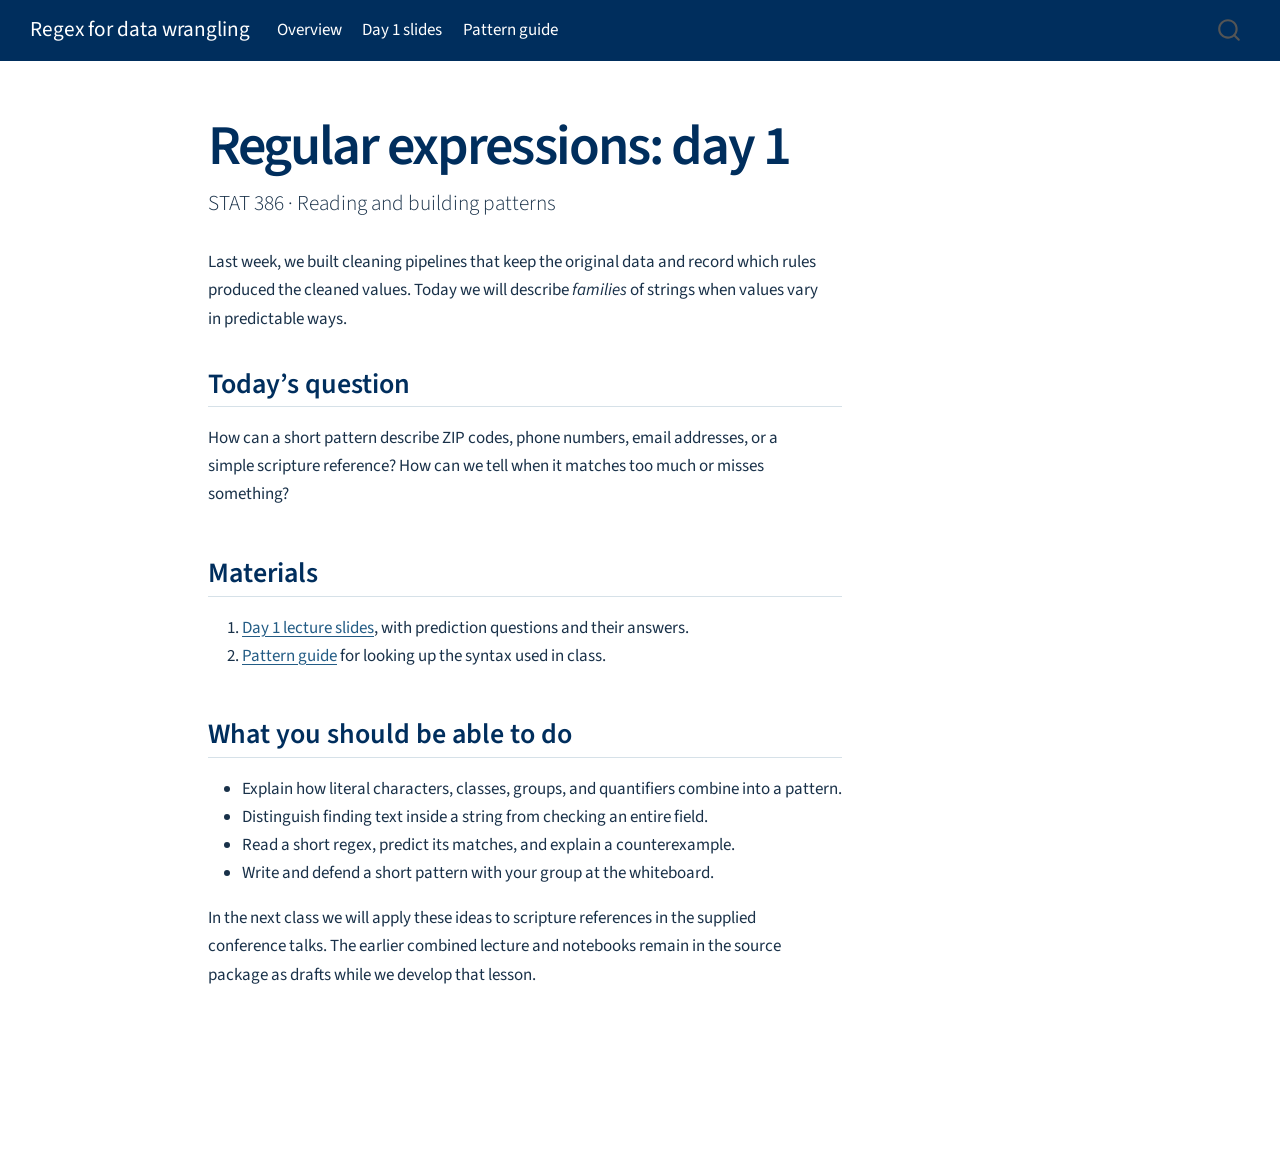
==== docs/index.html @ b43b0dc6 "initial commit" ====
<!DOCTYPE html>
<html xmlns="http://www.w3.org/1999/xhtml" lang="en" xml:lang="en"><head>

<meta charset="utf-8">
<meta name="generator" content="quarto-1.8.26">

<meta name="viewport" content="width=device-width, initial-scale=1.0, user-scalable=yes">


<title>Regular expressions: day 1 – Regex for data wrangling</title>
<style>
code{white-space: pre-wrap;}
span.smallcaps{font-variant: small-caps;}
div.columns{display: flex; gap: min(4vw, 1.5em);}
div.column{flex: auto; overflow-x: auto;}
div.hanging-indent{margin-left: 1.5em; text-indent: -1.5em;}
ul.task-list{list-style: none;}
ul.task-list li input[type="checkbox"] {
  width: 0.8em;
  margin: 0 0.8em 0.2em -1em; /* quarto-specific, see https://github.com/quarto-dev/quarto-cli/issues/4556 */ 
  vertical-align: middle;
}
</style>


<script src="site_libs/quarto-nav/quarto-nav.js"></script>
<script src="site_libs/quarto-nav/headroom.min.js"></script>
<script src="site_libs/clipboard/clipboard.min.js"></script>
<script src="site_libs/quarto-search/autocomplete.umd.js"></script>
<script src="site_libs/quarto-search/fuse.min.js"></script>
<script src="site_libs/quarto-search/quarto-search.js"></script>
<meta name="quarto:offset" content="./">
<script src="site_libs/quarto-html/quarto.js" type="module"></script>
<script src="site_libs/quarto-html/tabsets/tabsets.js" type="module"></script>
<script src="site_libs/quarto-html/axe/axe-check.js" type="module"></script>
<script src="site_libs/quarto-html/popper.min.js"></script>
<script src="site_libs/quarto-html/tippy.umd.min.js"></script>
<script src="site_libs/quarto-html/anchor.min.js"></script>
<link href="site_libs/quarto-html/tippy.css" rel="stylesheet">
<link href="site_libs/quarto-html/quarto-syntax-highlighting-587c61ba64f3a5504c4d52d930310e48.css" rel="stylesheet" id="quarto-text-highlighting-styles">
<script src="site_libs/bootstrap/bootstrap.min.js"></script>
<link href="site_libs/bootstrap/bootstrap-icons.css" rel="stylesheet">
<link href="site_libs/bootstrap/bootstrap-9859d952baf36b9a7db628bbb9f3169e.min.css" rel="stylesheet" append-hash="true" id="quarto-bootstrap" data-mode="light">
<script id="quarto-search-options" type="application/json">{
  "location": "navbar",
  "copy-button": false,
  "collapse-after": 3,
  "panel-placement": "end",
  "type": "overlay",
  "limit": 50,
  "keyboard-shortcut": [
    "f",
    "/",
    "s"
  ],
  "show-item-context": false,
  "language": {
    "search-no-results-text": "No results",
    "search-matching-documents-text": "matching documents",
    "search-copy-link-title": "Copy link to search",
    "search-hide-matches-text": "Hide additional matches",
    "search-more-match-text": "more match in this document",
    "search-more-matches-text": "more matches in this document",
    "search-clear-button-title": "Clear",
    "search-text-placeholder": "",
    "search-detached-cancel-button-title": "Cancel",
    "search-submit-button-title": "Submit",
    "search-label": "Search"
  }
}</script>


<link rel="stylesheet" href="styles/site.css">
</head>

<body class="nav-fixed fullcontent quarto-light">

<div id="quarto-search-results"></div>
  <header id="quarto-header" class="headroom fixed-top">
    <nav class="navbar navbar-expand-lg " data-bs-theme="dark">
      <div class="navbar-container container-fluid">
      <div class="navbar-brand-container mx-auto">
    <a class="navbar-brand" href="./index.html">
    <span class="navbar-title">Regex for data wrangling</span>
    </a>
  </div>
            <div id="quarto-search" class="" title="Search"></div>
          <button class="navbar-toggler" type="button" data-bs-toggle="collapse" data-bs-target="#navbarCollapse" aria-controls="navbarCollapse" role="menu" aria-expanded="false" aria-label="Toggle navigation" onclick="if (window.quartoToggleHeadroom) { window.quartoToggleHeadroom(); }">
  <span class="navbar-toggler-icon"></span>
</button>
          <div class="collapse navbar-collapse" id="navbarCollapse">
            <ul class="navbar-nav navbar-nav-scroll me-auto">
  <li class="nav-item">
    <a class="nav-link active" href="./index.html" aria-current="page"> 
<span class="menu-text">Overview</span></a>
  </li>  
  <li class="nav-item">
    <a class="nav-link" href="./slides.html"> 
<span class="menu-text">Day 1 slides</span></a>
  </li>  
  <li class="nav-item">
    <a class="nav-link" href="./reference.html"> 
<span class="menu-text">Pattern guide</span></a>
  </li>  
</ul>
          </div> <!-- /navcollapse -->
            <div class="quarto-navbar-tools">
</div>
      </div> <!-- /container-fluid -->
    </nav>
</header>
<!-- content -->
<div id="quarto-content" class="quarto-container page-columns page-rows-contents page-layout-article page-navbar">
<!-- sidebar -->
<!-- margin-sidebar -->
    
<!-- main -->
<main class="content" id="quarto-document-content">

<header id="title-block-header" class="quarto-title-block default">
<div class="quarto-title">
<h1 class="title">Regular expressions: day 1</h1>
<p class="subtitle lead">STAT 386 · Reading and building patterns</p>
</div>



<div class="quarto-title-meta">

    
  
    
  </div>
  


</header>


<p>Last week, we built cleaning pipelines that keep the original data and record which rules produced the cleaned values. Today we will describe <em>families</em> of strings when values vary in predictable ways.</p>
<section id="todays-question" class="level2">
<h2 class="anchored" data-anchor-id="todays-question">Today’s question</h2>
<p>How can a short pattern describe ZIP codes, phone numbers, email addresses, or a simple scripture reference? How can we tell when it matches too much or misses something?</p>
</section>
<section id="materials" class="level2">
<h2 class="anchored" data-anchor-id="materials">Materials</h2>
<ol type="1">
<li><a href="slides.html">Day 1 lecture slides</a>, with prediction questions and their answers.</li>
<li><a href="reference.html">Pattern guide</a> for looking up the syntax used in class.</li>
</ol>
</section>
<section id="what-you-should-be-able-to-do" class="level2">
<h2 class="anchored" data-anchor-id="what-you-should-be-able-to-do">What you should be able to do</h2>
<ul>
<li>Explain how literal characters, classes, groups, and quantifiers combine into a pattern.</li>
<li>Distinguish finding text inside a string from checking an entire field.</li>
<li>Read a short regex, predict its matches, and explain a counterexample.</li>
<li>Write and defend a short pattern with your group at the whiteboard.</li>
</ul>
<p>In the next class we will apply these ideas to scripture references in the supplied conference talks. The earlier combined lecture and notebooks remain in the source package as drafts while we develop that lesson.</p>


</section>

</main> <!-- /main -->
<script id="quarto-html-after-body" type="application/javascript">
  window.document.addEventListener("DOMContentLoaded", function (event) {
    const icon = "";
    const anchorJS = new window.AnchorJS();
    anchorJS.options = {
      placement: 'right',
      icon: icon
    };
    anchorJS.add('.anchored');
    const isCodeAnnotation = (el) => {
      for (const clz of el.classList) {
        if (clz.startsWith('code-annotation-')) {                     
          return true;
        }
      }
      return false;
    }
    const onCopySuccess = function(e) {
      // button target
      const button = e.trigger;
      // don't keep focus
      button.blur();
      // flash "checked"
      button.classList.add('code-copy-button-checked');
      var currentTitle = button.getAttribute("title");
      button.setAttribute("title", "Copied!");
      let tooltip;
      if (window.bootstrap) {
        button.setAttribute("data-bs-toggle", "tooltip");
        button.setAttribute("data-bs-placement", "left");
        button.setAttribute("data-bs-title", "Copied!");
        tooltip = new bootstrap.Tooltip(button, 
          { trigger: "manual", 
            customClass: "code-copy-button-tooltip",
            offset: [0, -8]});
        tooltip.show();    
      }
      setTimeout(function() {
        if (tooltip) {
          tooltip.hide();
          button.removeAttribute("data-bs-title");
          button.removeAttribute("data-bs-toggle");
          button.removeAttribute("data-bs-placement");
        }
        button.setAttribute("title", currentTitle);
        button.classList.remove('code-copy-button-checked');
      }, 1000);
      // clear code selection
      e.clearSelection();
    }
    const getTextToCopy = function(trigger) {
      const outerScaffold = trigger.parentElement.cloneNode(true);
      const codeEl = outerScaffold.querySelector('code');
      for (const childEl of codeEl.children) {
        if (isCodeAnnotation(childEl)) {
          childEl.remove();
        }
      }
      return codeEl.innerText;
    }
    const clipboard = new window.ClipboardJS('.code-copy-button:not([data-in-quarto-modal])', {
      text: getTextToCopy
    });
    clipboard.on('success', onCopySuccess);
    if (window.document.getElementById('quarto-embedded-source-code-modal')) {
      const clipboardModal = new window.ClipboardJS('.code-copy-button[data-in-quarto-modal]', {
        text: getTextToCopy,
        container: window.document.getElementById('quarto-embedded-source-code-modal')
      });
      clipboardModal.on('success', onCopySuccess);
    }
      var localhostRegex = new RegExp(/^(?:http|https):\/\/localhost\:?[0-9]*\//);
      var mailtoRegex = new RegExp(/^mailto:/);
        var filterRegex = new RegExp('/' + window.location.host + '/');
      var isInternal = (href) => {
          return filterRegex.test(href) || localhostRegex.test(href) || mailtoRegex.test(href);
      }
      // Inspect non-navigation links and adorn them if external
     var links = window.document.querySelectorAll('a[href]:not(.nav-link):not(.navbar-brand):not(.toc-action):not(.sidebar-link):not(.sidebar-item-toggle):not(.pagination-link):not(.no-external):not([aria-hidden]):not(.dropdown-item):not(.quarto-navigation-tool):not(.about-link)');
      for (var i=0; i<links.length; i++) {
        const link = links[i];
        if (!isInternal(link.href)) {
          // undo the damage that might have been done by quarto-nav.js in the case of
          // links that we want to consider external
          if (link.dataset.originalHref !== undefined) {
            link.href = link.dataset.originalHref;
          }
        }
      }
    function tippyHover(el, contentFn, onTriggerFn, onUntriggerFn) {
      const config = {
        allowHTML: true,
        maxWidth: 500,
        delay: 100,
        arrow: false,
        appendTo: function(el) {
            return el.parentElement;
        },
        interactive: true,
        interactiveBorder: 10,
        theme: 'quarto',
        placement: 'bottom-start',
      };
      if (contentFn) {
        config.content = contentFn;
      }
      if (onTriggerFn) {
        config.onTrigger = onTriggerFn;
      }
      if (onUntriggerFn) {
        config.onUntrigger = onUntriggerFn;
      }
      window.tippy(el, config); 
    }
    const noterefs = window.document.querySelectorAll('a[role="doc-noteref"]');
    for (var i=0; i<noterefs.length; i++) {
      const ref = noterefs[i];
      tippyHover(ref, function() {
        // use id or data attribute instead here
        let href = ref.getAttribute('data-footnote-href') || ref.getAttribute('href');
        try { href = new URL(href).hash; } catch {}
        const id = href.replace(/^#\/?/, "");
        const note = window.document.getElementById(id);
        if (note) {
          return note.innerHTML;
        } else {
          return "";
        }
      });
    }
    const xrefs = window.document.querySelectorAll('a.quarto-xref');
    const processXRef = (id, note) => {
      // Strip column container classes
      const stripColumnClz = (el) => {
        el.classList.remove("page-full", "page-columns");
        if (el.children) {
          for (const child of el.children) {
            stripColumnClz(child);
          }
        }
      }
      stripColumnClz(note)
      if (id === null || id.startsWith('sec-')) {
        // Special case sections, only their first couple elements
        const container = document.createElement("div");
        if (note.children && note.children.length > 2) {
          container.appendChild(note.children[0].cloneNode(true));
          for (let i = 1; i < note.children.length; i++) {
            const child = note.children[i];
            if (child.tagName === "P" && child.innerText === "") {
              continue;
            } else {
              container.appendChild(child.cloneNode(true));
              break;
            }
          }
          if (window.Quarto?.typesetMath) {
            window.Quarto.typesetMath(container);
          }
          return container.innerHTML
        } else {
          if (window.Quarto?.typesetMath) {
            window.Quarto.typesetMath(note);
          }
          return note.innerHTML;
        }
      } else {
        // Remove any anchor links if they are present
        const anchorLink = note.querySelector('a.anchorjs-link');
        if (anchorLink) {
          anchorLink.remove();
        }
        if (window.Quarto?.typesetMath) {
          window.Quarto.typesetMath(note);
        }
        if (note.classList.contains("callout")) {
          return note.outerHTML;
        } else {
          return note.innerHTML;
        }
      }
    }
    for (var i=0; i<xrefs.length; i++) {
      const xref = xrefs[i];
      tippyHover(xref, undefined, function(instance) {
        instance.disable();
        let url = xref.getAttribute('href');
        let hash = undefined; 
        if (url.startsWith('#')) {
          hash = url;
        } else {
          try { hash = new URL(url).hash; } catch {}
        }
        if (hash) {
          const id = hash.replace(/^#\/?/, "");
          const note = window.document.getElementById(id);
          if (note !== null) {
            try {
              const html = processXRef(id, note.cloneNode(true));
              instance.setContent(html);
            } finally {
              instance.enable();
              instance.show();
            }
          } else {
            // See if we can fetch this
            fetch(url.split('#')[0])
            .then(res => res.text())
            .then(html => {
              const parser = new DOMParser();
              const htmlDoc = parser.parseFromString(html, "text/html");
              const note = htmlDoc.getElementById(id);
              if (note !== null) {
                const html = processXRef(id, note);
                instance.setContent(html);
              } 
            }).finally(() => {
              instance.enable();
              instance.show();
            });
          }
        } else {
          // See if we can fetch a full url (with no hash to target)
          // This is a special case and we should probably do some content thinning / targeting
          fetch(url)
          .then(res => res.text())
          .then(html => {
            const parser = new DOMParser();
            const htmlDoc = parser.parseFromString(html, "text/html");
            const note = htmlDoc.querySelector('main.content');
            if (note !== null) {
              // This should only happen for chapter cross references
              // (since there is no id in the URL)
              // remove the first header
              if (note.children.length > 0 && note.children[0].tagName === "HEADER") {
                note.children[0].remove();
              }
              const html = processXRef(null, note);
              instance.setContent(html);
            } 
          }).finally(() => {
            instance.enable();
            instance.show();
          });
        }
      }, function(instance) {
      });
    }
        let selectedAnnoteEl;
        const selectorForAnnotation = ( cell, annotation) => {
          let cellAttr = 'data-code-cell="' + cell + '"';
          let lineAttr = 'data-code-annotation="' +  annotation + '"';
          const selector = 'span[' + cellAttr + '][' + lineAttr + ']';
          return selector;
        }
        const selectCodeLines = (annoteEl) => {
          const doc = window.document;
          const targetCell = annoteEl.getAttribute("data-target-cell");
          const targetAnnotation = annoteEl.getAttribute("data-target-annotation");
          const annoteSpan = window.document.querySelector(selectorForAnnotation(targetCell, targetAnnotation));
          const lines = annoteSpan.getAttribute("data-code-lines").split(",");
          const lineIds = lines.map((line) => {
            return targetCell + "-" + line;
          })
          let top = null;
          let height = null;
          let parent = null;
          if (lineIds.length > 0) {
              //compute the position of the single el (top and bottom and make a div)
              const el = window.document.getElementById(lineIds[0]);
              top = el.offsetTop;
              height = el.offsetHeight;
              parent = el.parentElement.parentElement;
            if (lineIds.length > 1) {
              const lastEl = window.document.getElementById(lineIds[lineIds.length - 1]);
              const bottom = lastEl.offsetTop + lastEl.offsetHeight;
              height = bottom - top;
            }
            if (top !== null && height !== null && parent !== null) {
              // cook up a div (if necessary) and position it 
              let div = window.document.getElementById("code-annotation-line-highlight");
              if (div === null) {
                div = window.document.createElement("div");
                div.setAttribute("id", "code-annotation-line-highlight");
                div.style.position = 'absolute';
                parent.appendChild(div);
              }
              div.style.top = top - 2 + "px";
              div.style.height = height + 4 + "px";
              div.style.left = 0;
              let gutterDiv = window.document.getElementById("code-annotation-line-highlight-gutter");
              if (gutterDiv === null) {
                gutterDiv = window.document.createElement("div");
                gutterDiv.setAttribute("id", "code-annotation-line-highlight-gutter");
                gutterDiv.style.position = 'absolute';
                const codeCell = window.document.getElementById(targetCell);
                const gutter = codeCell.querySelector('.code-annotation-gutter');
                gutter.appendChild(gutterDiv);
              }
              gutterDiv.style.top = top - 2 + "px";
              gutterDiv.style.height = height + 4 + "px";
            }
            selectedAnnoteEl = annoteEl;
          }
        };
        const unselectCodeLines = () => {
          const elementsIds = ["code-annotation-line-highlight", "code-annotation-line-highlight-gutter"];
          elementsIds.forEach((elId) => {
            const div = window.document.getElementById(elId);
            if (div) {
              div.remove();
            }
          });
          selectedAnnoteEl = undefined;
        };
          // Handle positioning of the toggle
      window.addEventListener(
        "resize",
        throttle(() => {
          elRect = undefined;
          if (selectedAnnoteEl) {
            selectCodeLines(selectedAnnoteEl);
          }
        }, 10)
      );
      function throttle(fn, ms) {
      let throttle = false;
      let timer;
        return (...args) => {
          if(!throttle) { // first call gets through
              fn.apply(this, args);
              throttle = true;
          } else { // all the others get throttled
              if(timer) clearTimeout(timer); // cancel #2
              timer = setTimeout(() => {
                fn.apply(this, args);
                timer = throttle = false;
              }, ms);
          }
        };
      }
        // Attach click handler to the DT
        const annoteDls = window.document.querySelectorAll('dt[data-target-cell]');
        for (const annoteDlNode of annoteDls) {
          annoteDlNode.addEventListener('click', (event) => {
            const clickedEl = event.target;
            if (clickedEl !== selectedAnnoteEl) {
              unselectCodeLines();
              const activeEl = window.document.querySelector('dt[data-target-cell].code-annotation-active');
              if (activeEl) {
                activeEl.classList.remove('code-annotation-active');
              }
              selectCodeLines(clickedEl);
              clickedEl.classList.add('code-annotation-active');
            } else {
              // Unselect the line
              unselectCodeLines();
              clickedEl.classList.remove('code-annotation-active');
            }
          });
        }
    const findCites = (el) => {
      const parentEl = el.parentElement;
      if (parentEl) {
        const cites = parentEl.dataset.cites;
        if (cites) {
          return {
            el,
            cites: cites.split(' ')
          };
        } else {
          return findCites(el.parentElement)
        }
      } else {
        return undefined;
      }
    };
    var bibliorefs = window.document.querySelectorAll('a[role="doc-biblioref"]');
    for (var i=0; i<bibliorefs.length; i++) {
      const ref = bibliorefs[i];
      const citeInfo = findCites(ref);
      if (citeInfo) {
        tippyHover(citeInfo.el, function() {
          var popup = window.document.createElement('div');
          citeInfo.cites.forEach(function(cite) {
            var citeDiv = window.document.createElement('div');
            citeDiv.classList.add('hanging-indent');
            citeDiv.classList.add('csl-entry');
            var biblioDiv = window.document.getElementById('ref-' + cite);
            if (biblioDiv) {
              citeDiv.innerHTML = biblioDiv.innerHTML;
            }
            popup.appendChild(citeDiv);
          });
          return popup.innerHTML;
        });
      }
    }
  });
  </script>
</div> <!-- /content -->




</body></html>
---- docs/site_libs/quarto-html/tippy.css ----
.tippy-box[data-animation=fade][data-state=hidden]{opacity:0}[data-tippy-root]{max-width:calc(100vw - 10px)}.tippy-box{position:relative;background-color:#333;color:#fff;border-radius:4px;font-size:14px;line-height:1.4;white-space:normal;outline:0;transition-property:transform,visibility,opacity}.tippy-box[data-placement^=top]>.tippy-arrow{bottom:0}.tippy-box[data-placement^=top]>.tippy-arrow:before{bottom:-7px;left:0;border-width:8px 8px 0;border-top-color:initial;transform-origin:center top}.tippy-box[data-placement^=bottom]>.tippy-arrow{top:0}.tippy-box[data-placement^=bottom]>.tippy-arrow:before{top:-7px;left:0;border-width:0 8px 8px;border-bottom-color:initial;transform-origin:center bottom}.tippy-box[data-placement^=left]>.tippy-arrow{right:0}.tippy-box[data-placement^=left]>.tippy-arrow:before{border-width:8px 0 8px 8px;border-left-color:initial;right:-7px;transform-origin:center left}.tippy-box[data-placement^=right]>.tippy-arrow{left:0}.tippy-box[data-placement^=right]>.tippy-arrow:before{left:-7px;border-width:8px 8px 8px 0;border-right-color:initial;transform-origin:center right}.tippy-box[data-inertia][data-state=visible]{transition-timing-function:cubic-bezier(.54,1.5,.38,1.11)}.tippy-arrow{width:16px;height:16px;color:#333}.tippy-arrow:before{content:"";position:absolute;border-color:transparent;border-style:solid}.tippy-content{position:relative;padding:5px 9px;z-index:1}
---- docs/site_libs/quarto-html/quarto-syntax-highlighting-587c61ba64f3a5504c4d52d930310e48.css ----
/* quarto syntax highlight colors */
:root {
  --quarto-hl-ot-color: #003B4F;
  --quarto-hl-at-color: #657422;
  --quarto-hl-ss-color: #20794D;
  --quarto-hl-an-color: #5E5E5E;
  --quarto-hl-fu-color: #4758AB;
  --quarto-hl-st-color: #20794D;
  --quarto-hl-cf-color: #003B4F;
  --quarto-hl-op-color: #5E5E5E;
  --quarto-hl-er-color: #AD0000;
  --quarto-hl-bn-color: #AD0000;
  --quarto-hl-al-color: #AD0000;
  --quarto-hl-va-color: #111111;
  --quarto-hl-bu-color: inherit;
  --quarto-hl-ex-color: inherit;
  --quarto-hl-pp-color: #AD0000;
  --quarto-hl-in-color: #5E5E5E;
  --quarto-hl-vs-color: #20794D;
  --quarto-hl-wa-color: #5E5E5E;
  --quarto-hl-do-color: #5E5E5E;
  --quarto-hl-im-color: #00769E;
  --quarto-hl-ch-color: #20794D;
  --quarto-hl-dt-color: #AD0000;
  --quarto-hl-fl-color: #AD0000;
  --quarto-hl-co-color: #5E5E5E;
  --quarto-hl-cv-color: #5E5E5E;
  --quarto-hl-cn-color: #8f5902;
  --quarto-hl-sc-color: #5E5E5E;
  --quarto-hl-dv-color: #AD0000;
  --quarto-hl-kw-color: #003B4F;
}

/* other quarto variables */
:root {
  --quarto-font-monospace: SFMono-Regular, Menlo, Monaco, Consolas, "Liberation Mono", "Courier New", monospace;
}

/* syntax highlight based on Pandoc's rules */
pre > code.sourceCode > span {
  color: #003B4F;
}

code.sourceCode > span {
  color: #003B4F;
}

div.sourceCode,
div.sourceCode pre.sourceCode {
  color: #003B4F;
}

/* Normal */
code span {
  color: #003B4F;
}

/* Alert */
code span.al {
  color: #AD0000;
  font-style: inherit;
}

/* Annotation */
code span.an {
  color: #5E5E5E;
  font-style: inherit;
}

/* Attribute */
code span.at {
  color: #657422;
  font-style: inherit;
}

/* BaseN */
code span.bn {
  color: #AD0000;
  font-style: inherit;
}

/* BuiltIn */
code span.bu {
  font-style: inherit;
}

/* ControlFlow */
code span.cf {
  color: #003B4F;
  font-weight: bold;
  font-style: inherit;
}

/* Char */
code span.ch {
  color: #20794D;
  font-style: inherit;
}

/* Constant */
code span.cn {
  color: #8f5902;
  font-style: inherit;
}

/* Comment */
code span.co {
  color: #5E5E5E;
  font-style: inherit;
}

/* CommentVar */
code span.cv {
  color: #5E5E5E;
  font-style: italic;
}

/* Documentation */
code span.do {
  color: #5E5E5E;
  font-style: italic;
}

/* DataType */
code span.dt {
  color: #AD0000;
  font-style: inherit;
}

/* DecVal */
code span.dv {
  color: #AD0000;
  font-style: inherit;
}

/* Error */
code span.er {
  color: #AD0000;
  font-style: inherit;
}

/* Extension */
code span.ex {
  font-style: inherit;
}

/* Float */
code span.fl {
  color: #AD0000;
  font-style: inherit;
}

/* Function */
code span.fu {
  color: #4758AB;
  font-style: inherit;
}

/* Import */
code span.im {
  color: #00769E;
  font-style: inherit;
}

/* Information */
code span.in {
  color: #5E5E5E;
  font-style: inherit;
}

/* Keyword */
code span.kw {
  color: #003B4F;
  font-weight: bold;
  font-style: inherit;
}

/* Operator */
code span.op {
  color: #5E5E5E;
  font-style: inherit;
}

/* Other */
code span.ot {
  color: #003B4F;
  font-style: inherit;
}

/* Preprocessor */
code span.pp {
  color: #AD0000;
  font-style: inherit;
}

/* SpecialChar */
code span.sc {
  color: #5E5E5E;
  font-style: inherit;
}

/* SpecialString */
code span.ss {
  color: #20794D;
  font-style: inherit;
}

/* String */
code span.st {
  color: #20794D;
  font-style: inherit;
}

/* Variable */
code span.va {
  color: #111111;
  font-style: inherit;
}

/* VerbatimString */
code span.vs {
  color: #20794D;
  font-style: inherit;
}

/* Warning */
code span.wa {
  color: #5E5E5E;
  font-style: italic;
}

.prevent-inlining {
  content: "</";
}

/*# sourceMappingURL=2dce1cc6c82594539e1579de68416b47.css.map */
---- docs/styles/site.css ----
:root {
  --navy: #002e5d;
  --blue: #235c85;
  --teal: #007f82;
  --light: #f3f7fa;
  --ink: #193149;
  --line: #d6e1e8;
}
body { color: var(--ink); }
a { color: var(--blue); }
a:hover { color: var(--teal); }
h1, h2, h3 { color: var(--navy); }
.navbar { background: var(--navy) !important; }
.navbar a, .navbar-brand { color: white !important; }
.navbar a:hover { color: #d3e8ef !important; }
main, .quarto-container { max-width: 1050px; }
main { margin: 2.3rem auto 5rem; padding: 0 1.3rem; line-height: 1.65; }
main h1 { font-size: clamp(2rem, 5vw, 3.3rem); letter-spacing: -.035em; }
main h2 { margin-top: 2.8rem; padding-bottom: .3rem; border-bottom: 1px solid var(--line); }
main p, main li { max-width: 77ch; }
main pre { padding: 1rem 1.2rem; background: var(--light); border: 1px solid var(--line); border-radius: .45rem; overflow-x: auto; }
main code:not(pre code) { color: #004c70; background: #ebf4f8; padding: .09rem .25rem; border-radius: .2rem; }
main table { border-collapse: collapse; max-width: 100%; display: block; overflow-x: auto; }
main th, main td { padding: .65rem .9rem; border-bottom: 1px solid var(--line); text-align: left; vertical-align: top; }
main th { background: var(--light); color: var(--navy); }
main blockquote { border-left: 4px solid var(--teal); padding-left: 1rem; color: #385369; }
/* The following rules also style the checked static HTML shipped in docs/. */
.site-nav { background: var(--navy); color: #fff; display: flex; gap: 1.2rem; align-items: center; flex-wrap: wrap; padding: .85rem max(1rem, calc((100vw - 1080px)/2)); }
.site-nav strong { margin-right: auto; }
.site-nav a { color: white; text-decoration: none; }
.site-nav a:hover, .site-nav a[aria-current=page] { color: #c0e8e9; text-decoration: underline; }
.site-subtitle { margin-top: -.5rem; color: #527087; font-size: 1.2rem; }
.site-footer { margin: 4rem auto 2rem; padding: 1rem 1.3rem; max-width: 1050px; color: #637b8f; border-top: 1px solid var(--line); }
@media (max-width: 680px) { .site-nav strong { flex-basis: 100%; } }
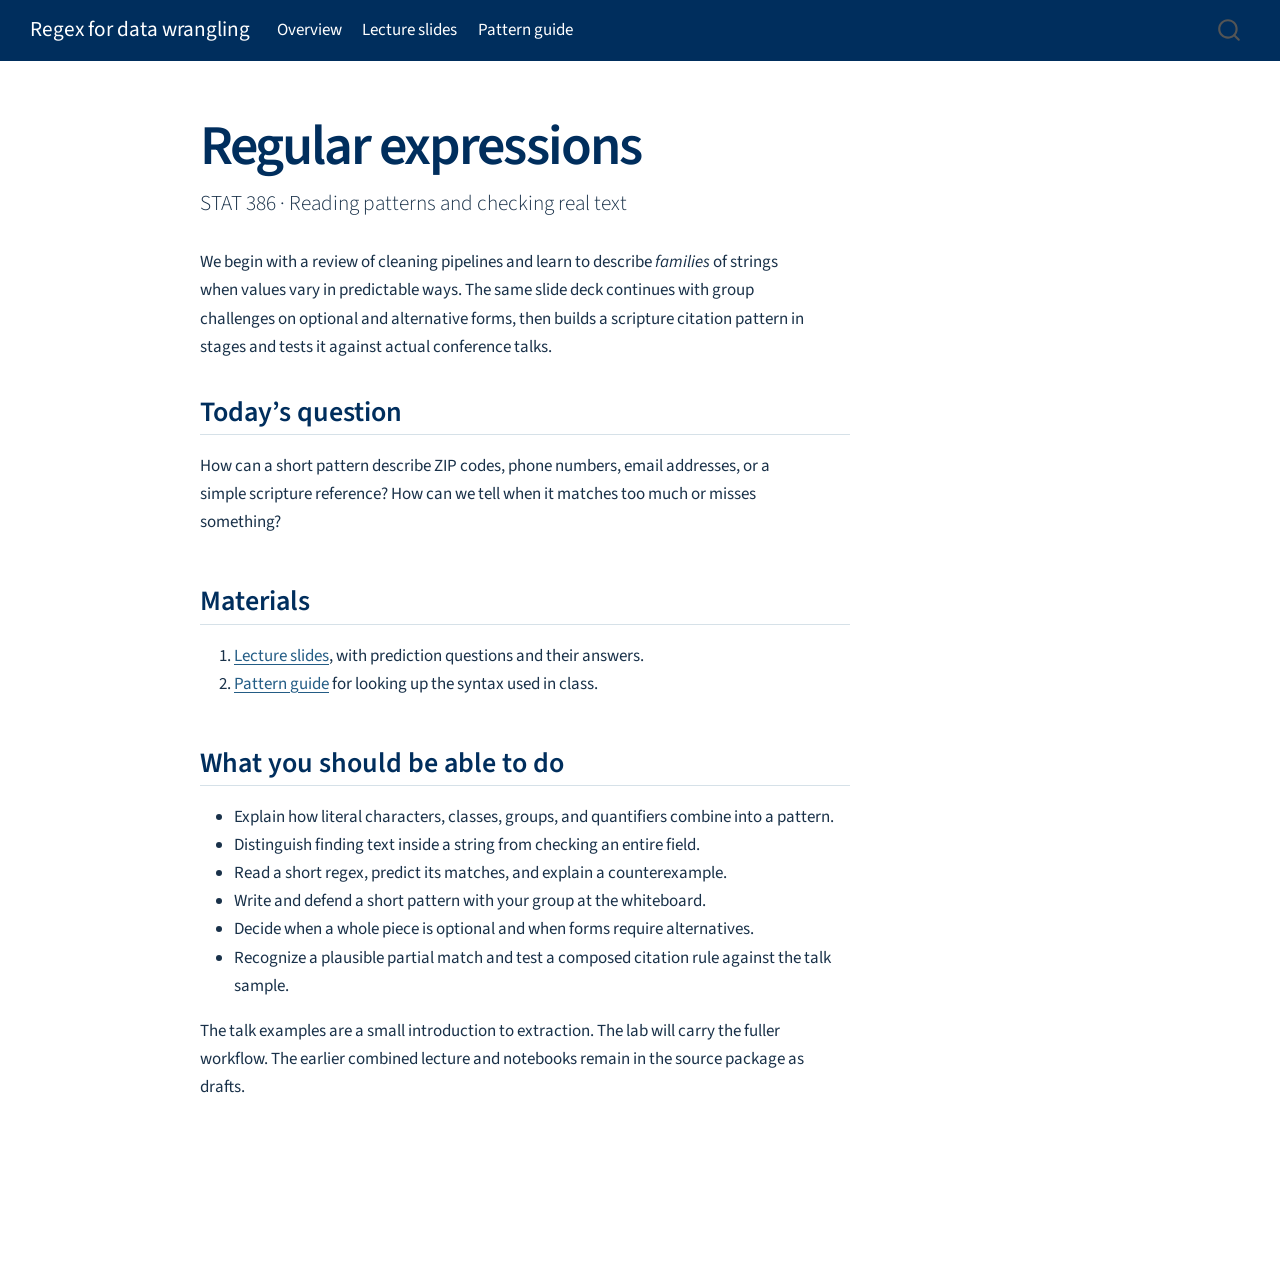
==== commit e4e358b1: "initial commit" ====
--- a/docs/index.html
+++ b/docs/index.html
@@ -7,7 +7,7 @@
 <meta name="viewport" content="width=device-width, initial-scale=1.0, user-scalable=yes">
 
 
-<title>Regular expressions: day 1 – Regex for data wrangling</title>
+<title>Regular expressions – Regex for data wrangling</title>
 <style>
 code{white-space: pre-wrap;}
 span.smallcaps{font-variant: small-caps;}
@@ -96,7 +96,7 @@
   </li>  
   <li class="nav-item">
     <a class="nav-link" href="./slides.html"> 
-<span class="menu-text">Day 1 slides</span></a>
+<span class="menu-text">Lecture slides</span></a>
   </li>  
   <li class="nav-item">
     <a class="nav-link" href="./reference.html"> 
@@ -119,8 +119,8 @@
 
 <header id="title-block-header" class="quarto-title-block default">
 <div class="quarto-title">
-<h1 class="title">Regular expressions: day 1</h1>
-<p class="subtitle lead">STAT 386 · Reading and building patterns</p>
+<h1 class="title">Regular expressions</h1>
+<p class="subtitle lead">STAT 386 · Reading patterns and checking real text</p>
 </div>
 
 
@@ -137,7 +137,7 @@
 </header>
 
 
-<p>Last week, we built cleaning pipelines that keep the original data and record which rules produced the cleaned values. Today we will describe <em>families</em> of strings when values vary in predictable ways.</p>
+<p>We begin with a review of cleaning pipelines and learn to describe <em>families</em> of strings when values vary in predictable ways. The same slide deck continues with group challenges on optional and alternative forms, then builds a scripture citation pattern in stages and tests it against actual conference talks.</p>
 <section id="todays-question" class="level2">
 <h2 class="anchored" data-anchor-id="todays-question">Today’s question</h2>
 <p>How can a short pattern describe ZIP codes, phone numbers, email addresses, or a simple scripture reference? How can we tell when it matches too much or misses something?</p>
@@ -145,7 +145,7 @@
 <section id="materials" class="level2">
 <h2 class="anchored" data-anchor-id="materials">Materials</h2>
 <ol type="1">
-<li><a href="slides.html">Day 1 lecture slides</a>, with prediction questions and their answers.</li>
+<li><a href="slides.html">Lecture slides</a>, with prediction questions and their answers.</li>
 <li><a href="reference.html">Pattern guide</a> for looking up the syntax used in class.</li>
 </ol>
 </section>
@@ -156,8 +156,10 @@
 <li>Distinguish finding text inside a string from checking an entire field.</li>
 <li>Read a short regex, predict its matches, and explain a counterexample.</li>
 <li>Write and defend a short pattern with your group at the whiteboard.</li>
+<li>Decide when a whole piece is optional and when forms require alternatives.</li>
+<li>Recognize a plausible partial match and test a composed citation rule against the talk sample.</li>
 </ul>
-<p>In the next class we will apply these ideas to scripture references in the supplied conference talks. The earlier combined lecture and notebooks remain in the source package as drafts while we develop that lesson.</p>
+<p>The talk examples are a small introduction to extraction. The lab will carry the fuller workflow. The earlier combined lecture and notebooks remain in the source package as drafts.</p>
 
 
 </section>
